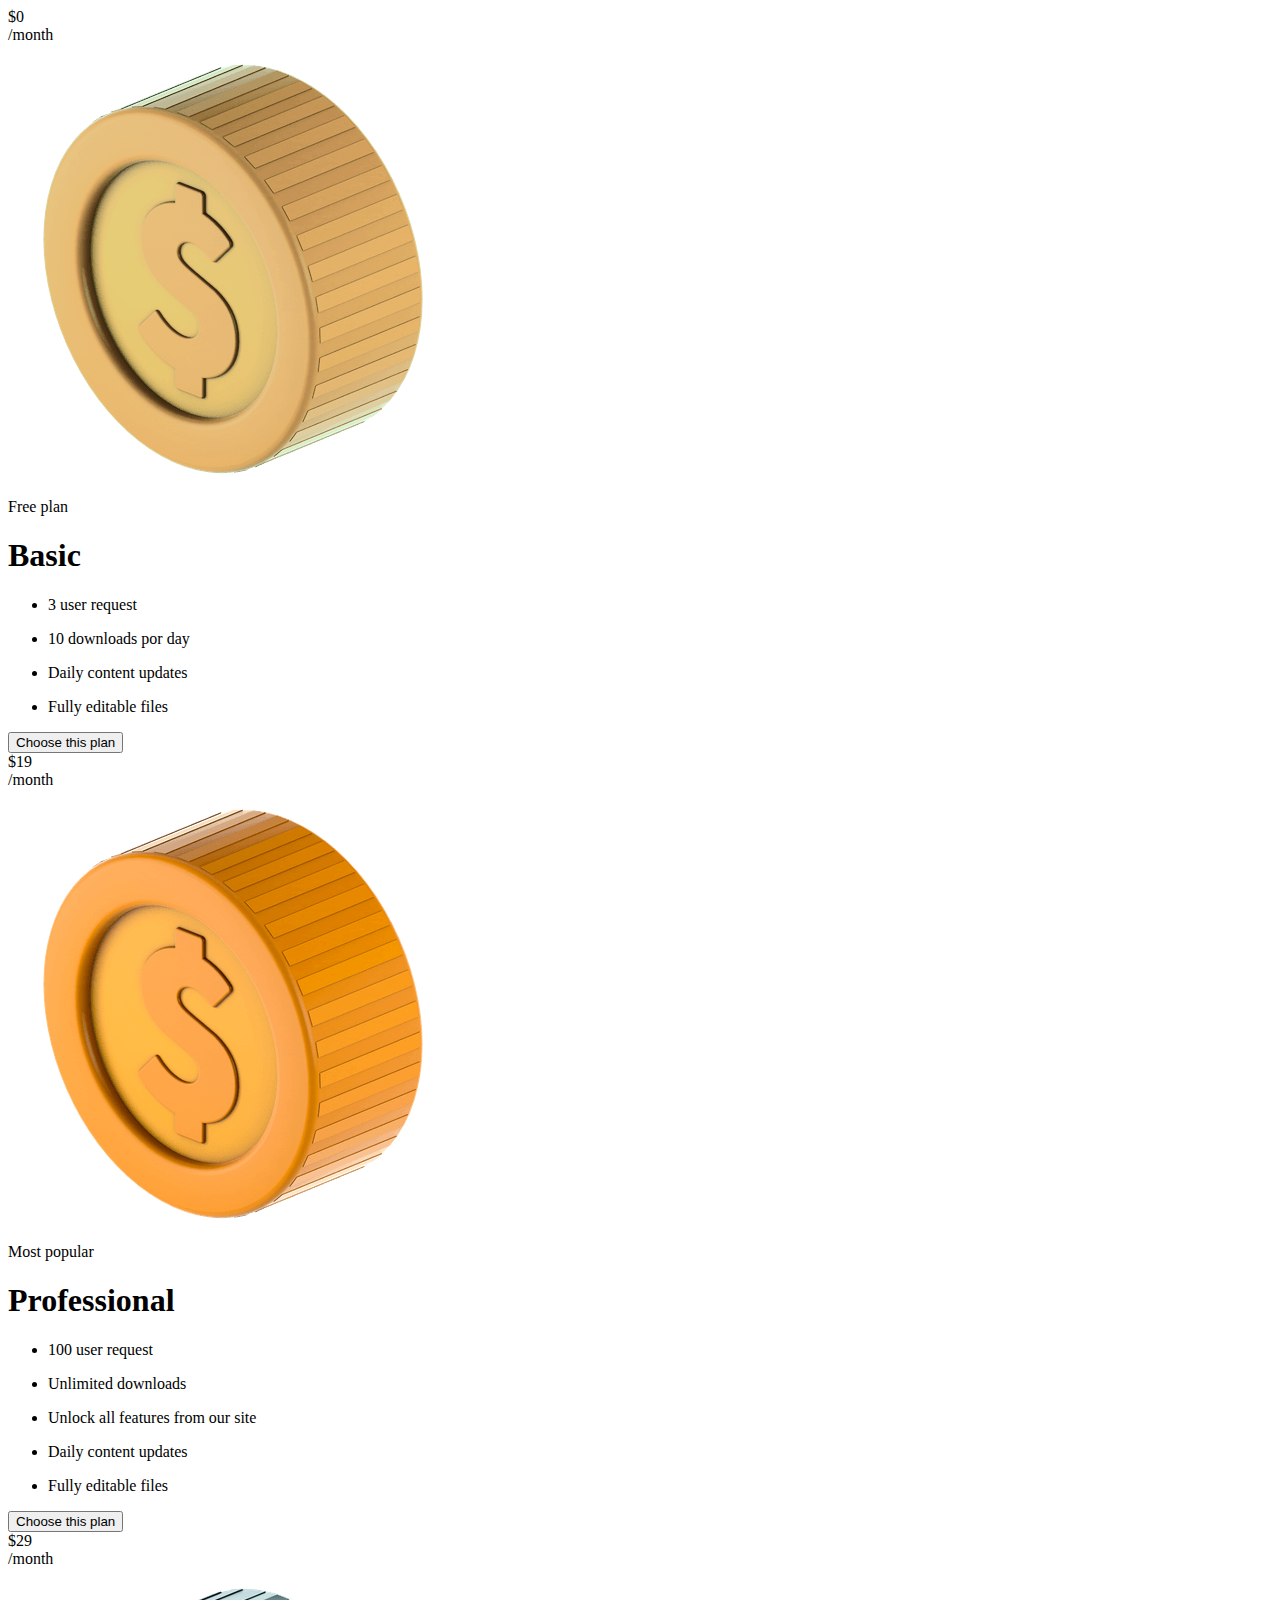
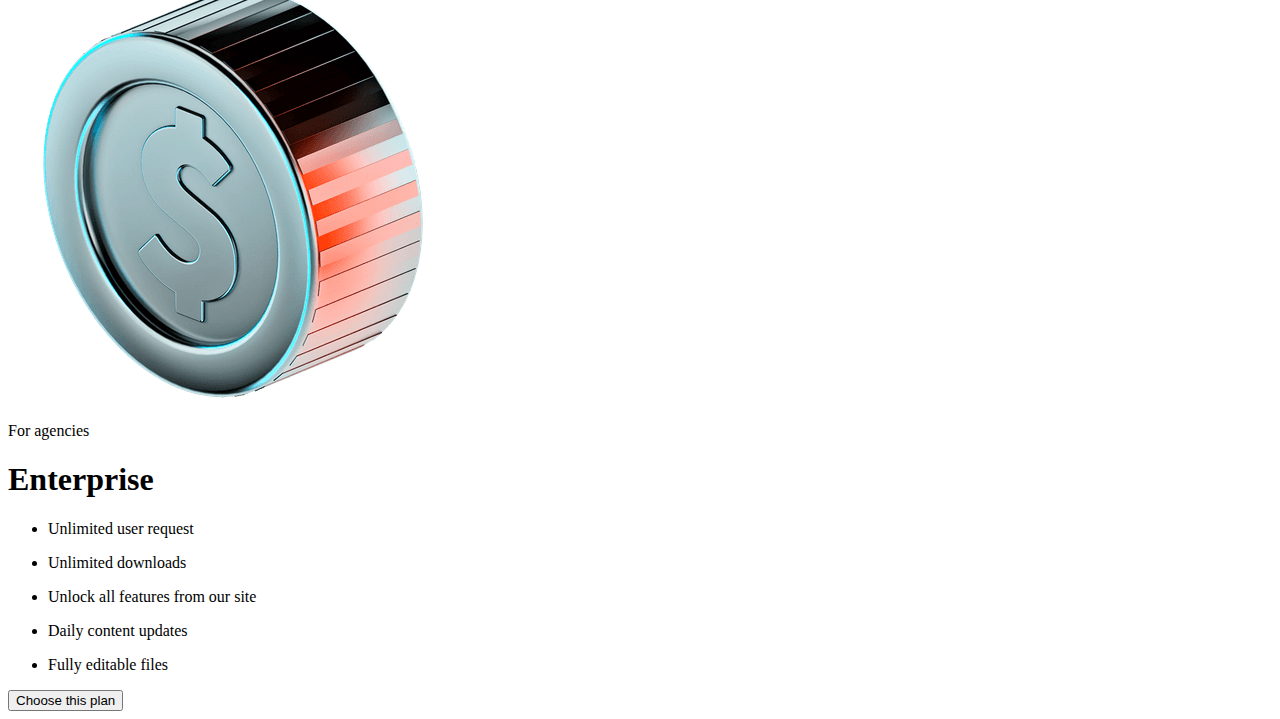
==== Responsive Pricing Card Table/index.html @ 43934b0b "21/06/2021" ====
<!DOCTYPE html>
<html lang="en">
  <head>
    <meta charset="UTF-8" />
    <meta http-equiv="X-UA-Compatible" content="IE=edge" />
    <meta name="viewport" content="width=device-width, initial-scale=1.0" />
    <!-- ==================== CSS ==================== -->
    <link rel="stylesheet" href="/assets/css/main.css" />
    <!-- ==================== UNICONS ==================== -->
    <link
      rel="stylesheet"
      href="https://unicons.iconscout.com/release/v4.0.0/css/line.css"
    />
    <title>Document</title>
  </head>
  <body>
    <section class="card container grid">
      <div class="card__container grid">
        <!-- ==================== CARD 1 ==================== -->
        <article class="card__content grid">
          <div class="card__pricing">
            <div class="card__pricing-number">
              <span class="card__pricing-symbol">$</span>0
            </div>
            <span class="card__pricing-month">/month</span>
          </div>

          <header class="card__header">
            <div class="card__header-circle grid">
              <img
                src="assets/images/free-coin.png"
                alt=""
                class="card__header-img"
              />
            </div>
            <span class="card__header-subtitle"> Free plan </span>
            <h1 class="card__header-title">Basic</h1>
          </header>

          <ul class="card__list grid">
            <li class="card__list-item">
              <i class="uil uil-check card__list-icon"></i>
              <p class="card__list-description">3 user request</p>
            </li>
            <li class="card__list-item">
              <i class="uil uil-check card__list-icon"></i>
              <p class="card__list-description">10 downloads por day</p>
            </li>
            <li class="card__list-item">
              <i class="uil uil-check card__list-icon"></i>
              <p class="card__list-description">Daily content updates</p>
            </li>
            <li class="card__list-item">
              <i class="uil uil-check card__list-icon"></i>
              <p class="card__list-description">Fully editable files</p>
            </li>
          </ul>

          <button class="card__button">Choose this plan</button>
        </article>

        <!-- ==================== CARD 2 ==================== -->
        <article class="card__content grid">
          <div class="card__pricing">
            <div class="card__pricing-number">
              <span class="card__pricing-symbol">$</span>19
            </div>
            <span class="card__pricing-month">/month</span>
          </div>

          <header class="card__header">
            <div class="card__header-circle grid">
              <img
                src="assets/images/pro-coin.png"
                alt=""
                class="card__header-img"
              />
            </div>
            <span class="card__header-subtitle">Most popular</span>
            <h1 class="card__header-title">Professional</h1>
          </header>

          <ul class="card__list grid">
            <li class="card__list-item">
              <i class="uil uil-check card__list-icon"></i>
              <p class="card__list-description">100 user request</p>
            </li>
            <li class="card__list-item">
              <i class="uil uil-check card__list-icon"></i>
              <p class="card__list-description">Unlimited downloads</p>
            </li>
            <li class="card__list-item">
              <i class="uil uil-check card__list-icon"></i>
              <p class="card__list-description">
                Unlock all features from our site
              </p>
            </li>
            <li class="card__list-item">
              <i class="uil uil-check card__list-icon"></i>
              <p class="card__list-description">Daily content updates</p>
            </li>
            <li class="card__list-item">
              <i class="uil uil-check card__list-icon"></i>
              <p class="card__list-description">Fully editable files</p>
            </li>
          </ul>

          <button class="card__button">Choose this plan</button>
        </article>

        <!-- ==================== CARD 3 ==================== -->
        <article class="card__content grid">
          <div class="card__pricing">
            <div class="card__pricing-number">
              <span class="card__pricing-symbol">$</span>29
            </div>
            <span class="card__pricing-month">/month</span>
          </div>

          <header class="card__header">
            <div class="card__header-circle grid">
              <img
                src="assets/images/enterprise-coin.png"
                alt=""
                class="card__header-img"
              />
            </div>
            <span class="card__header-subtitle">For agencies</span>
            <h1 class="card__header-title">Enterprise</h1>
          </header>

          <ul class="card__list grid">
            <li class="card__list-item">
              <i class="uil uil-check card__list-icon"></i>
              <p class="card__list-description">Unlimited user request</p>
            </li>
            <li class="card__list-item">
              <i class="uil uil-check card__list-icon"></i>
              <p class="card__list-description">Unlimited downloads</p>
            </li>
            <li class="card__list-item">
              <i class="uil uil-check card__list-icon"></i>
              <p class="card__list-description">
                Unlock all features from our site
              </p>
            </li>
            <li class="card__list-item">
              <i class="uil uil-check card__list-icon"></i>
              <p class="card__list-description">Daily content updates</p>
            </li>
            <li class="card__list-item">
              <i class="uil uil-check card__list-icon"></i>
              <p class="card__list-description">Fully editable files</p>
            </li>
          </ul>

          <button class="card__button">Choose this plan</button>
        </article>
      </div>
    </section>
  </body>
</html>
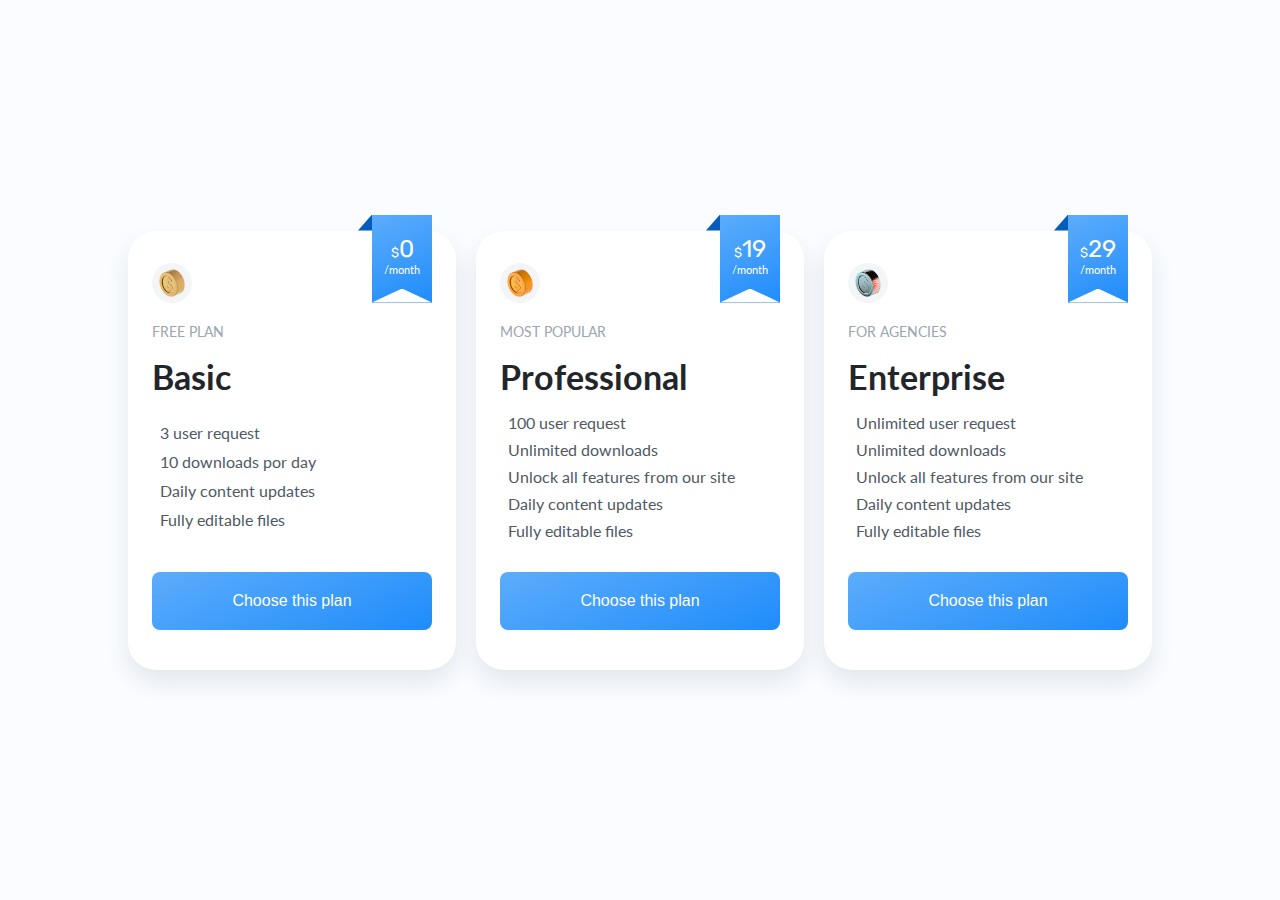
==== commit 66340bf1: "16/07/2021" ====
--- a/Responsive Pricing Card Table/index.html
+++ b/Responsive Pricing Card Table/index.html
@@ -5,7 +5,7 @@
     <meta http-equiv="X-UA-Compatible" content="IE=edge" />
     <meta name="viewport" content="width=device-width, initial-scale=1.0" />
     <!-- ==================== CSS ==================== -->
-    <link rel="stylesheet" href="/assets/css/main.css" />
+    <link rel="stylesheet" href="assets/css/main.css" />
     <!-- ==================== UNICONS ==================== -->
     <link
       rel="stylesheet"
--- a/Responsive Pricing Card Table/assets/css/main.css
+++ b/Responsive Pricing Card Table/assets/css/main.css
@@ -0,0 +1,276 @@
+/*==================== googlefont ====================*/
+@import url("https://fonts.googleapis.com/css2?family=Lato:wght@400;700&family=Rubik&display=swap");
+
+/*==================== VARIABLES CSS ====================*/
+:root {
+  /*========== Colors ==========*/
+  /* Change favorite color - Blue 210 - Purple 250 - Green 142 - Pink 340*/
+  --hue-color: 210;
+
+  /* HSL color mode */
+  --first-color: hsl(var(--hue-color), 96%, 54%);
+  --first-color-light: hsl(var(--hue-color), 96%, 69%);
+  --first-color-alt: hsl(var(--hue-color), 96%, 37%);
+  --first-color-lighter: hsl(var(--hue-color), 14%, 96%);
+  --title-color: hsl(var(--hue-color), 12%, 15%);
+  --text-color: hsl(var(--hue-color), 12%, 35%);
+  --text-color-light: hsl(var(--hue-color), 12%, 65%);
+  --white-color: #fff;
+  --body-color: hsl(var(--hue-color), 100%, 99%);
+  --container-color: #fff;
+
+  /*========== Font and typography ==========*/
+  --body-font: "Lato", sans-serif;
+  --pricing-font: "Rubik", sans-serif;
+  --biggest-font-size: 1.75rem;
+  --normal-font-size: 0.938rem;
+  --h2-font-size: 1.25rem;
+  --small-font-size: 0.813rem;
+  --smaller-font-size: 0.75rem;
+  --tiny-font-size: 0.625rem;
+
+  /*========== Margenes Bottom ==========*/
+  --mb-0-25: 0.25rem;
+  --mb-0-5: 0.5rem;
+  --mb-1: 1rem;
+  --mb-1-25: 1.25rem;
+  --mb-1-5: 1.5rem;
+  --mb-2: 2rem;
+}
+
+@media screen and (min-width: 968px) {
+  :root {
+    --biggest-font-size: 2.125rem;
+    --h2-font-size: 1.5rem;
+    --normal-font-size: 1rem;
+    --small-font-size: 0.875rem;
+    --smaller-font-size: 0.813rem;
+    --tiny-font-size: 0.688rem;
+  }
+}
+
+/*==================== BASE ====================*/
+* {
+  box-sizing: border-box;
+  padding: 0;
+  margin: 0;
+}
+
+body {
+  font-family: var(--body-font);
+  font-size: var(--normal-font-size);
+  background-color: var(--body-color);
+  color: var(--text-color);
+}
+
+ul {
+  list-style: none;
+}
+
+img {
+  max-width: 100%;
+  height: auto;
+}
+
+/*==================== REUSABLE CSS CLASSES ====================*/
+.container {
+  max-width: 1024px;
+  margin-left: var(--mb-1-5);
+  margin-right: var(--mb-1-5);
+}
+
+.grid {
+  display: grid;
+}
+
+/*==================== CARD PRICING ====================*/
+.card {
+  padding: 3rem 0;
+}
+
+.card__container {
+  gap: 3rem 1.25rem;
+}
+
+.card__content {
+  position: relative;
+  background-color: var(--container-color);
+  padding: 2rem 1.5rem 2.5rem;
+  border-radius: 1.75rem;
+  box-shadow: 0 12px 24px hsla(var(--hue-color), 61%, 16%, 0.1);
+  transition: 0.4s;
+}
+
+.card__content:hover {
+  box-shadow: 0 16px 24px hsla(var(--hue-color), 61%, 16%, 0.15);
+}
+
+.card__header-img {
+  width: 30px;
+  height: 30px;
+}
+
+.card__header-circle {
+  width: 40px;
+  height: 40px;
+  background-color: var(--first-color-lighter);
+  border-radius: 50%;
+  margin-bottom: var(--mb-1);
+  place-items: center;
+}
+
+.card__header-subtitle {
+  display: block;
+  font-size: var(--small-font-size);
+  color: var(--text-color-light);
+  text-transform: uppercase;
+  margin-bottom: var(--mb-1);
+}
+
+.card__header-title {
+  font-size: var(--biggest-font-size);
+  color: var(--title-color);
+  margin-bottom: var(--mb-1);
+}
+
+.card__pricing {
+  position: absolute;
+  background: linear-gradient(
+    157deg,
+    var(--first-color-light) -12%,
+    var(--first-color) 109%
+  );
+  width: 60px;
+  height: 88px;
+  right: 1.5rem;
+  top: -1rem;
+  padding-top: 1.25rem;
+  text-align: center;
+}
+
+.card__pricing-number {
+  font-family: var(--pricing-font);
+}
+
+.card__pricing-symbol {
+  font-size: var(--smaller-font-size);
+}
+
+.card__pricing-number {
+  font-size: var(--h2-font-size);
+}
+
+.card__pricing-month {
+  display: block;
+  font-size: var(--tiny-font-size);
+}
+
+.card__pricing-number,
+.card__pricing-month {
+  color: var(--white-color);
+}
+
+.card__pricing::after,
+.card__pricing::before {
+  content: "";
+  position: absolute;
+}
+
+.card__pricing::after {
+  width: 100%;
+  height: 14px;
+  background-color: var(--white-color);
+  left: 0;
+  bottom: 0;
+  clip-path: polygon(0 100%, 50% 0, 100% 100%);
+}
+
+.card__pricing::before {
+  width: 14px;
+  height: 16px;
+  background-color: var(--first-color-alt);
+  top: 0;
+  left: -14px;
+  clip-path: polygon(0 100%, 100% 0, 100% 100%);
+}
+
+.card__list {
+  row-gap: 0.5rem;
+  margin-bottom: var(--mb-2);
+}
+
+.card__list-item {
+  display: flex;
+  align-items: center;
+}
+
+.card__list-icon {
+  font-size: 1.5rem;
+  color: var(--first-color);
+  margin-right: var(--mb-0-5);
+}
+
+.card__button {
+  padding: 1.25rem;
+  border: none;
+  font-size: var(--normal-font-size);
+  border-radius: 0.5rem;
+  background: linear-gradient(
+    157deg,
+    var(--first-color-light) -12%,
+    var(--first-color) 109%
+  );
+  color: var(--white-color);
+  cursor: pointer;
+  transition: 0.4s;
+}
+
+.card__button:hover {
+  box-shadow: 0 12px 24px hsla(var(--hue-color), 97%, 54%, 0.2);
+}
+
+/*==================== MEDIA QUERIES ====================*/
+/* For small devices */
+@media screen and (max-width: 320px) {
+  .container {
+    margin-left: var(--mb-1);
+    margin-right: var(--mb-1);
+  }
+  .card__content {
+    padding: 2rem 1.25rem;
+    border-radius: 1rem;
+  }
+}
+
+/* For medium devices */
+@media screen and (min-width: 568px) {
+  .card__container {
+    grid-template-columns: repeat(2, 1fr);
+  }
+  /* /* .card__content {
+    grid-template-rows: repeat(2, max-content);
+  } */
+  .card__button {
+    align-self: flex-end;
+  }
+}
+
+@media screen and (min-width: 968px) {
+  .container {
+    margin-left: auto;
+    margin-right: auto;
+  }
+  .card {
+    height: 100vh;
+    align-items: center;
+  }
+  .card__container {
+    grid-template-columns: repeat(3, 1fr);
+  }
+  .card__header-circle {
+    margin-bottom: var(--mb-1-25);
+  }
+  .card__header-subtitle {
+    font-size: var(--small-font-size);
+  }
+}
